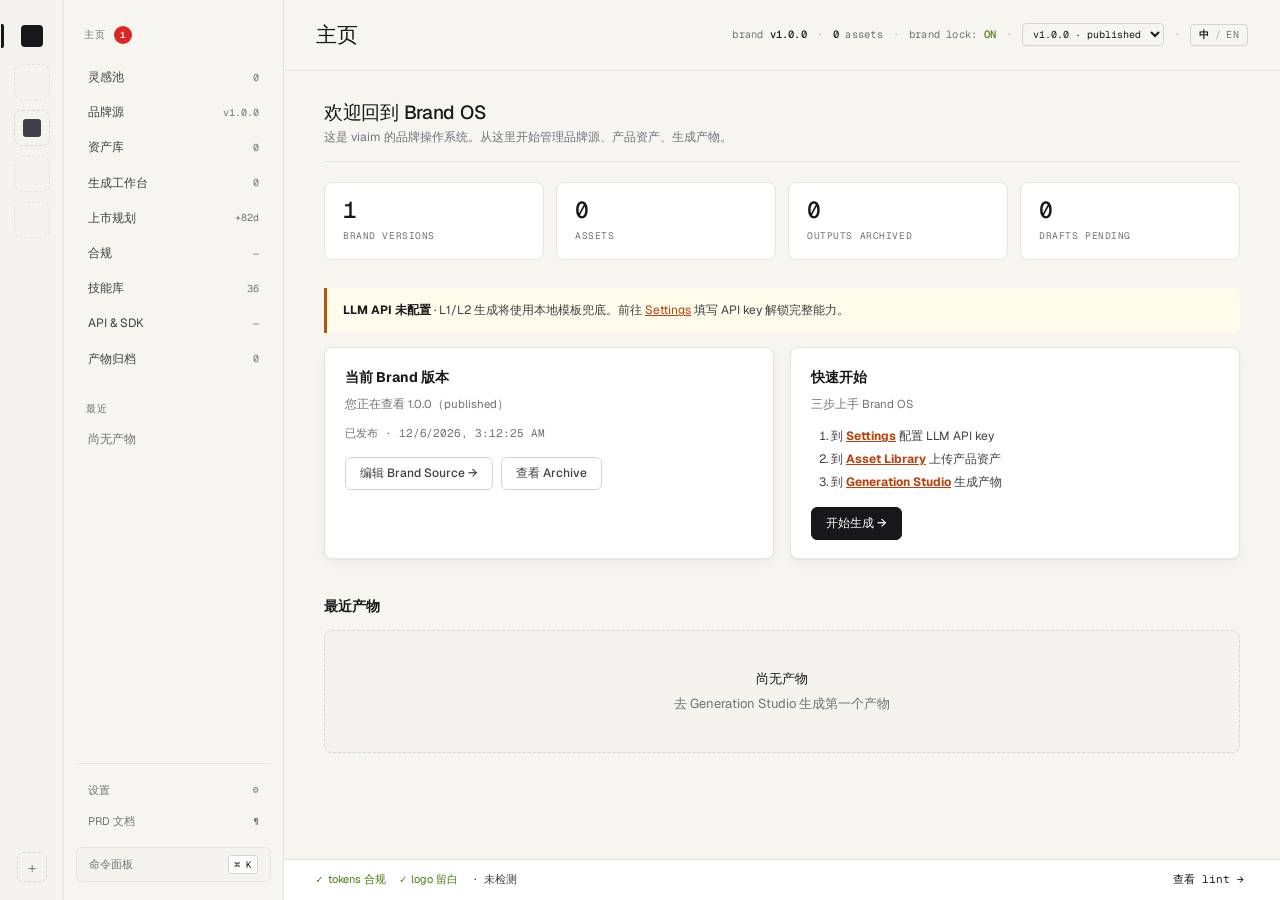
==== index.html @ ae4a96b0 "viaim Brand OS · v0.1.12 · initial public release - 12 modules (灵感池 / 品牌源 / 资产库 / 生成工作台 6-level / 上市" ====
<!DOCTYPE html>
<html lang="zh-CN">
<head>
  <meta charset="UTF-8" />
  <meta name="viewport" content="width=device-width, initial-scale=1.0" />
  <title>viaim Brand OS</title>
  <link rel="stylesheet" href="styles.css" />
</head>
<body>

<div class="shell">
  <!-- ============ ICON RAIL ============ -->
  <aside class="rail" id="rail">
    <div class="rail-tile active" title="viaim">
      <div class="rail-square"></div>
    </div>
    <div class="rail-tile placeholder" title="新建 workspace"></div>
    <div class="rail-tile" title="第二品牌">
      <div class="rail-square sm"></div>
    </div>
    <div class="rail-tile placeholder"></div>
    <div class="rail-tile placeholder"></div>
    <div class="rail-foot">
      <button class="rail-add" id="railAdd" title="新增 workspace">+</button>
    </div>
  </aside>

  <!-- ============ MAIN NAV ============ -->
  <aside class="nav" id="nav">
    <div class="nav-head">
      <div class="nav-eyebrow">
        <span id="navEyebrow">生成工作台</span>
        <span class="badge red" id="navEyebrowBadge" hidden>1</span>
      </div>
    </div>

    <a class="nav-link" data-route="inbox">
      <span class="lbl">灵感池</span>
      <span class="cnt mono" id="cntInbox">0</span>
    </a>
    <a class="nav-link" data-route="brand">
      <span class="lbl">品牌源</span>
      <span class="cnt mono" id="cntBrand">v1.0</span>
    </a>
    <a class="nav-link" data-route="assets">
      <span class="lbl">资产库</span>
      <span class="cnt mono" id="cntAssets">0</span>
    </a>
    <a class="nav-link" data-route="studio">
      <span class="lbl">生成工作台</span>
      <span class="cnt mono" id="cntStudio">0</span>
    </a>
    <a class="nav-link" data-route="launch">
      <span class="lbl">上市规划</span>
      <span class="cnt mono" id="cntLaunch">—</span>
    </a>
    <a class="nav-link" data-route="compliance">
      <span class="lbl">合规</span>
      <span class="cnt mono" id="cntCompliance">—</span>
    </a>
    <a class="nav-link" data-route="templates">
      <span class="lbl">技能库</span>
      <span class="cnt mono" id="cntTemplates">33</span>
    </a>
    <a class="nav-link" data-route="api">
      <span class="lbl">API &amp; SDK</span>
      <span class="cnt mono">—</span>
    </a>
    <a class="nav-link" data-route="archive">
      <span class="lbl">产物归档</span>
      <span class="cnt mono" id="cntArchive">0</span>
    </a>

    <div class="nav-section">最近</div>
    <div id="recentList"></div>

    <div class="nav-foot">
      <a class="nav-link sub" data-route="settings"><span class="lbl">设置</span><span class="cnt mono">⚙</span></a>
      <a class="nav-link sub" data-route="docs"><span class="lbl">PRD 文档</span><span class="cnt mono">¶</span></a>
      <div class="cmdk-hint" id="openCmdk">
        <span>命令面板</span>
        <span class="kbd">⌘ K</span>
      </div>
    </div>
  </aside>

  <!-- ============ MAIN ============ -->
  <main class="main">
    <header class="topbar">
      <h1 class="topbar-title" id="pageTitle">主页</h1>
      <div class="topbar-meta mono" id="topbarMeta"></div>
    </header>

    <div class="page" id="page"></div>
  </main>
</div>

<!-- compliance status bar -->
<div id="complianceBar"></div>

<!-- toast stack -->
<div class="toast-stack" id="toastStack"></div>

<!-- cmdk portal -->
<div id="cmdkPortal"></div>

<script src="i18n.js"></script>
<script src="store.js"></script>
<script src="api.js"></script>
<script src="templates.js"></script>
<script src="skills.js"></script>
<script src="modules.js"></script>
<script src="cmdk.js"></script>
<script src="app.js"></script>
</body>
</html>
---- styles.css ----
/* =========================================================
   viaim Brand OS · 应用样式
   设计语言沿用 PRD：editorial paper tone + Geist mono accents
   ========================================================= */

@import url('https://fonts.googleapis.com/css2?family=Geist:wght@300;400;500;600;700&family=Geist+Mono:wght@400;500;600&display=swap');

:root {
  --paper: #f7f5f0;
  --paper-soft: #f4f3ee;
  --card: #ffffff;
  --ink: #18181b;
  --ink-soft: #3f3f46;
  --ink-mid: #52525b;
  --ink-mute: #71717a;
  --hint: #a1a1aa;
  --line: #d4d4d8;
  --line-soft: #e4e4e7;
  --bg-soft: #f4f3ee;
  --bg-softer: #ecebe5;
  --accent: #b8410c;
  --accent-soft: #fef3ec;
  --accent-line: #fed7aa;
  --green: #4d7c0f;
  --green-soft: #f7fee7;
  --red: #b91c1c;
  --red-soft: #fef2f2;
  --amber: #b45309;
  --amber-soft: #fffbeb;
  --blue: #1e40af;
  --blue-soft: #eff6ff;
  --shadow-card: 0 1px 2px rgba(0,0,0,.04), 0 4px 12px rgba(0,0,0,.04);
  --shadow-pop: 0 8px 28px rgba(0,0,0,.12), 0 2px 4px rgba(0,0,0,.06);
}

* { box-sizing: border-box; margin: 0; padding: 0; }
html, body { height: 100%; }
html { scroll-behavior: smooth; }

body {
  font-family: 'Geist', -apple-system, system-ui, "PingFang SC", sans-serif;
  background: var(--paper);
  color: var(--ink);
  font-size: 13px;
  line-height: 1.6;
  -webkit-font-smoothing: antialiased;
}

.mono { font-family: 'Geist Mono', monospace; font-feature-settings: "ss01"; letter-spacing: -0.005em; }

button { font-family: inherit; cursor: pointer; }
input, textarea, select { font-family: inherit; font-size: inherit; }

/* ========== APP SHELL ========== */
.shell {
  display: grid;
  grid-template-columns: 64px 220px 1fr;
  min-height: 100vh;
}

/* ---- Icon rail (workspace switcher) ---- */
aside.rail {
  background: var(--paper-soft);
  border-right: 1px solid var(--line-soft);
  padding: 18px 0 18px;
  display: flex; flex-direction: column; align-items: center;
  gap: 10px;
  position: sticky; top: 0; height: 100vh;
}
.rail-tile {
  width: 36px; height: 36px;
  border-radius: 8px;
  border: 1px dashed var(--line);
  display: flex; align-items: center; justify-content: center;
  cursor: pointer; transition: all .14s;
  background: transparent;
}
.rail-tile.placeholder { opacity: .55; }
.rail-tile.active { border-color: transparent; background: transparent; }
.rail-tile.active::before {
  content: ''; position: absolute; left: 0; width: 3px; height: 24px;
  background: var(--ink); border-radius: 0 2px 2px 0;
  transform: translateX(-14px);
}
.rail-tile { position: relative; }
.rail-tile:hover { background: var(--bg-softer); }
.rail-square {
  width: 22px; height: 22px;
  background: var(--ink);
  border-radius: 4px;
}
.rail-square.sm { width: 18px; height: 18px; background: var(--ink-soft); border-radius: 3px; }
.rail-foot { margin-top: auto; }
.rail-add {
  width: 30px; height: 30px;
  border: 1px dashed var(--line);
  background: transparent;
  border-radius: 6px;
  color: var(--ink-mute);
  cursor: pointer;
  font-size: 15px;
  font-weight: 300;
}
.rail-add:hover { border-color: var(--ink-mute); color: var(--ink); }

/* ---- Main nav ---- */
aside.nav {
  border-right: 1px solid var(--line-soft);
  padding: 18px 12px 18px;
  background: var(--paper);
  position: sticky; top: 0; height: 100vh;
  overflow-y: auto;
  display: flex; flex-direction: column;
}

.nav-head { padding: 8px 8px 16px; }
.nav-eyebrow {
  display: flex; align-items: center; gap: 8px;
  font-family: 'Geist Mono', monospace;
  font-size: 10px; letter-spacing: .08em;
  color: var(--ink-mute); text-transform: uppercase;
}
.nav-eyebrow .badge.red {
  background: #dc2626; color: #fff;
  border-radius: 999px;
  min-width: 18px; height: 18px;
  padding: 0 6px;
  display: inline-flex; align-items: center; justify-content: center;
  font-size: 9px; font-weight: 600;
  letter-spacing: 0;
}

.nav-section {
  font-family: 'Geist Mono', monospace;
  font-size: 9.5px; text-transform: uppercase;
  letter-spacing: .08em; color: var(--ink-mute);
  padding: 24px 10px 8px;
}

.nav-link {
  display: flex; align-items: center; gap: 10px;
  padding: 8px 12px; border-radius: 6px;
  color: var(--ink-soft); font-size: 12px;
  cursor: pointer; user-select: none;
  transition: all .1s; text-decoration: none;
  font-weight: 400;
}
.nav-link .lbl { flex: 1; min-width: 0; overflow: hidden; text-overflow: ellipsis; white-space: nowrap; }
.nav-link .cnt {
  font-size: 10px; color: var(--ink-mute);
  flex-shrink: 0;
}
.nav-link .cnt.red {
  background: #dc2626; color: #fff;
  border-radius: 999px;
  min-width: 18px; height: 18px;
  padding: 0 6px;
  display: inline-flex; align-items: center; justify-content: center;
  font-size: 9px; font-weight: 600;
}
.nav-link:hover { background: var(--bg-soft); color: var(--ink); }
.nav-link:hover .cnt { color: var(--ink-mid); }
.nav-link.active { background: var(--card); color: var(--ink); font-weight: 500; box-shadow: 0 0 0 1px var(--line-soft); }
.nav-link.active .cnt { color: var(--ink-mid); }
.nav-link.sub { padding: 6px 12px; font-size: 11px; color: var(--ink-mute); }
.nav-link.sub .cnt { font-size: 10px; }

.recent-row {
  padding: 6px 12px; font-size: 11px;
  color: var(--ink-mid); cursor: pointer;
  border-radius: 5px;
  overflow: hidden; text-overflow: ellipsis; white-space: nowrap;
}
.recent-row:hover { background: var(--bg-soft); color: var(--ink); }

.nav-foot { margin-top: auto; padding-top: 12px; border-top: 1px solid var(--line-soft); display: flex; flex-direction: column; gap: 2px; }
.cmdk-hint {
  margin-top: 8px;
  display: flex; align-items: center; justify-content: space-between;
  padding: 7px 12px; font-size: 11px; color: var(--ink-mute);
  background: var(--bg-soft); border-radius: 6px; cursor: pointer;
  border: 1px solid var(--line-soft); user-select: none;
}
.cmdk-hint:hover { background: var(--bg-softer); color: var(--ink); }
.cmdk-hint .kbd { font-family: 'Geist Mono', monospace; font-size: 9.5px; padding: 1px 5px; background: var(--card); border: 1px solid var(--line); border-radius: 3px; color: var(--ink); }

/* ========== MAIN ========== */
main.main { padding: 0; display: flex; flex-direction: column; min-height: 100vh; }

.topbar {
  display: flex; align-items: center; justify-content: space-between;
  padding: 18px 32px; border-bottom: 1px solid var(--line-soft);
  background: var(--paper); position: sticky; top: 0; z-index: 50;
  min-height: 64px;
}
.topbar-title {
  font-size: 21px; font-weight: 500; letter-spacing: -.015em;
  color: var(--ink); margin: 0;
}
.topbar-meta {
  font-size: 10.5px; color: var(--ink-mute);
  display: flex; align-items: center; gap: 10px;
  letter-spacing: .02em;
}
.topbar-meta .sep { color: var(--hint); }
.topbar-meta b { color: var(--ink); font-weight: 500; }
.topbar-meta .lock-on { color: var(--green); }
.topbar-meta .lock-off { color: var(--amber); }
.topbar-meta select {
  font-family: 'Geist Mono', monospace; font-size: 10px;
  padding: 3px 6px; background: transparent;
  border: 1px solid var(--line); border-radius: 4px; color: var(--ink);
  cursor: pointer; outline: none;
}
.topbar-meta .lang-toggle {
  font-family: 'Geist Mono', monospace;
  font-size: 10px; letter-spacing: .04em;
  padding: 3px 8px; background: transparent;
  border: 1px solid var(--line); border-radius: 4px;
  color: var(--ink-mute); cursor: pointer; outline: none;
  display: inline-flex; align-items: center; gap: 5px;
}
.topbar-meta .lang-toggle .on { color: var(--ink); font-weight: 600; }
.topbar-meta .lang-toggle .slash { color: var(--hint); }
.topbar-meta .lang-toggle:hover { border-color: var(--ink-mute); }

.page { padding: 30px 40px 76px; max-width: 1280px; width: 100%; }
.page-head { margin-bottom: 20px; padding-bottom: 14px; border-bottom: 1px solid var(--line-soft); position: relative; min-height: 24px; }
.page-head h1 { font-size: 19px; font-weight: 500; letter-spacing: -.015em; line-height: 1.25; margin-bottom: 4px; }
.page-head .lead { font-size: 12px; color: var(--ink-mute); max-width: 720px; line-height: 1.55; padding-right: 220px; }
.page-head .actions { position: absolute; right: 0; top: 0; display:flex; gap: 8px; align-items:center; }

@media (max-width: 1100px) {
  .shell { grid-template-columns: 56px 200px 1fr; }
  .page { padding: 22px 22px 80px; }
}
@media (max-width: 820px) {
  .shell { grid-template-columns: 1fr; }
  aside.rail { display: none; }
  aside.nav { position: relative; height: auto; padding: 12px; }
  .topbar { padding: 12px 16px; }
  .page { padding: 18px 14px 80px; }
}

/* ========== COMMON COMPONENTS ========== */
.btn {
  display: inline-flex; align-items: center; gap: 6px;
  padding: 7px 14px; font-size: 12px; font-weight: 500;
  border-radius: 6px; border: 1px solid var(--line);
  background: var(--card); color: var(--ink-soft);
  transition: all .12s; cursor: pointer;
}
.btn:hover { background: var(--bg-soft); color: var(--ink); border-color: var(--ink-mute); }
.btn.primary { background: var(--ink); color: #fff; border-color: var(--ink); }
.btn.primary:hover { background: #000; color: #fff; }
.btn.accent { background: var(--accent); color: #fff; border-color: var(--accent); }
.btn.accent:hover { background: #9c370a; color: #fff; }
.btn.danger { color: var(--red); border-color: var(--red); }
.btn.danger:hover { background: var(--red); color: #fff; }
.btn.sm { padding: 4px 10px; font-size: 11px; }
.btn:disabled { opacity: .5; cursor: not-allowed; }

.tag {
  display: inline-block; padding: 2px 7px;
  border: 1px solid var(--line); border-radius: 3px;
  font-family: 'Geist Mono', monospace; font-size: 9px;
  color: var(--ink-mute); background: var(--paper-soft);
}
.tag.p0 { border-color: var(--accent); color: var(--accent); background: var(--accent-soft); }
.tag.green { border-color: var(--green); color: var(--green); background: var(--green-soft); }
.tag.amber { border-color: var(--amber); color: var(--amber); background: var(--amber-soft); }
.tag.red { border-color: var(--red); color: var(--red); background: var(--red-soft); }
.tag.blue { border-color: var(--blue); color: var(--blue); background: var(--blue-soft); }

.card {
  background: var(--card); border: 1px solid var(--line-soft);
  border-radius: 8px; padding: 18px 20px;
  box-shadow: var(--shadow-card);
}
.card.flat { box-shadow: none; }

.field { margin-bottom: 14px; }
.field label { display: block; font-size: 11px; font-weight: 500; color: var(--ink-mid); margin-bottom: 5px; font-family: 'Geist Mono', monospace; text-transform: uppercase; letter-spacing: .04em; }
.field .hint { display: block; font-size: 10.5px; color: var(--ink-mute); margin-top: 4px; line-height: 1.5; }
.field input, .field textarea, .field select {
  width: 100%; padding: 8px 10px; border-radius: 5px;
  border: 1px solid var(--line); background: var(--card);
  color: var(--ink); outline: none; transition: border .12s;
  font-family: inherit;
}
.field input:focus, .field textarea:focus, .field select:focus { border-color: var(--accent); box-shadow: 0 0 0 3px rgba(184,65,12,.12); }
.field textarea { resize: vertical; min-height: 80px; line-height: 1.55; }
.field-row { display: grid; grid-template-columns: repeat(2, 1fr); gap: 12px; }
.field-row.three { grid-template-columns: repeat(3, 1fr); }
.field-row.four { grid-template-columns: repeat(4, 1fr); }

table.spec { width: 100%; border-collapse: collapse; background: var(--card); border: 1px solid var(--line-soft); border-radius: 6px; overflow: hidden; font-size: 12px; margin: 12px 0 18px; }
table.spec th { background: var(--bg-soft); text-align: left; padding: 9px 14px; font-family: 'Geist Mono', monospace; font-size: 9.5px; text-transform: uppercase; color: var(--ink-mute); letter-spacing: .06em; font-weight: 500; border-bottom: 1px solid var(--line-soft); }
table.spec td { padding: 9px 14px; border-bottom: 1px solid var(--line-soft); vertical-align: top; color: var(--ink-soft); }
table.spec tr:last-child td { border-bottom: none; }
table.spec td b { color: var(--ink); }

.callout { background: var(--bg-soft); border-left: 3px solid var(--accent); padding: 13px 16px; border-radius: 0 6px 6px 0; margin: 14px 0; font-size: 12px; color: var(--ink-soft); }
.callout.green { border-left-color: var(--green); background: var(--green-soft); }
.callout.amber { border-left-color: var(--amber); background: var(--amber-soft); }
.callout.red { border-left-color: var(--red); background: var(--red-soft); }
.callout.blue { border-left-color: var(--blue); background: var(--blue-soft); }
.callout b { color: var(--ink); }

code.inline { font-family: 'Geist Mono', monospace; font-size: 11px; background: var(--bg-soft); padding: 1px 6px; border-radius: 3px; color: var(--ink); border: 1px solid var(--line-soft); }

.empty {
  border: 1px dashed var(--line); border-radius: 8px;
  padding: 38px 20px; text-align: center; color: var(--ink-mute);
  background: var(--paper-soft);
}
.empty .icon { font-size: 21px; margin-bottom: 8px; opacity: .6; }
.empty .title { font-size: 13px; color: var(--ink); font-weight: 500; margin-bottom: 4px; }

/* ========== BRAND SOURCE ========== */
.section-grid { display: grid; grid-template-columns: 220px 1fr; gap: 32px; align-items: start; }
.section-grid .left { position: sticky; top: 80px; }
.section-grid .nav-list { display: flex; flex-direction: column; gap: 2px; }
.section-grid .nav-list a { display: flex; align-items: baseline; gap: 8px; padding: 6px 10px; font-size: 12px; color: var(--ink-mid); border-radius: 5px; cursor: pointer; }
.section-grid .nav-list a:hover { background: var(--bg-soft); color: var(--ink); }
.section-grid .nav-list a.active { background: var(--accent-soft); color: var(--accent); font-weight: 500; }
.section-grid .nav-list a .num { font-family: 'Geist Mono', monospace; font-size: 9.5px; color: var(--hint); width: 22px; }
.section-grid .nav-list a.active .num { color: var(--accent); }

.brand-section { margin-bottom: 36px; }
.brand-section .head { display: flex; align-items: baseline; justify-content: space-between; margin-bottom: 12px; padding-bottom: 8px; border-bottom: 1px dashed var(--line-soft); }
.brand-section h3 { font-size: 17px; font-weight: 500; letter-spacing: -.01em; }
.brand-section .sub { font-size: 11px; color: var(--ink-mute); margin-top: 4px; line-height: 1.5; }

.color-grid { display: grid; grid-template-columns: repeat(auto-fill, minmax(180px, 1fr)); gap: 10px; margin-top: 8px; }
.color-card { display: flex; gap: 10px; align-items: center; padding: 8px; border: 1px solid var(--line-soft); border-radius: 6px; background: var(--card); }
.color-card .swatch { width: 36px; height: 36px; border-radius: 5px; flex-shrink: 0; box-shadow: inset 0 0 0 1px rgba(0,0,0,.06); }
.color-card .meta { flex: 1; min-width: 0; }
.color-card .meta .name { font-size: 11px; font-weight: 500; color: var(--ink); overflow: hidden; text-overflow: ellipsis; }
.color-card .meta .hex { font-family: 'Geist Mono', monospace; font-size: 10px; color: var(--ink-mute); }
.color-card .meta .role { font-size: 9.5px; color: var(--ink-mute); margin-top: 2px; }
.color-card .del { color: var(--ink-mute); border: none; background: transparent; font-size: 11px; padding: 4px; }
.color-card .del:hover { color: var(--red); }

.token-add-row {
  display: grid; grid-template-columns: 1fr 1.2fr 1.4fr auto; gap: 8px;
  margin-top: 10px; padding: 10px; background: var(--bg-soft); border-radius: 6px; border: 1px solid var(--line-soft);
}

.scale-list { display: flex; flex-wrap: wrap; gap: 6px; margin-top: 6px; }
.scale-pill { display:inline-flex; align-items:center; gap:4px; padding: 4px 8px; border: 1px solid var(--line); background: var(--card); border-radius: 4px; font-family: 'Geist Mono', monospace; font-size: 11px; }
.scale-pill button { background: transparent; border: none; color: var(--ink-mute); font-size: 10px; padding: 0; cursor: pointer; }
.scale-pill button:hover { color: var(--red); }

/* ========== BRAND SPEC VIEW · 已发布版本只读 ========== */
.spec-meta {
  background: var(--card);
  border: 1px solid var(--line-soft);
  border-radius: 8px;
  padding: 14px 18px; margin-bottom: 22px;
  display: grid; grid-template-columns: repeat(2, 1fr);
  gap: 6px 24px;
}
.spec-meta-row { display: flex; gap: 10px; font-size: 11.5px; }
.spec-meta-row .k {
  font-family: 'Geist Mono', monospace; color: var(--ink-mute);
  text-transform: uppercase; letter-spacing: .04em; font-size: 9.5px;
  width: 76px; flex-shrink: 0; padding-top: 2px;
}
.spec-meta-row .v { color: var(--ink); flex: 1; }

.spec-doc {
  background: var(--card);
  border: 1px solid var(--line-soft);
  border-radius: 10px;
  padding: 28px 36px 36px;
}

.spec-block {
  padding: 22px 0;
  border-bottom: 1px dashed var(--line-soft);
  position: relative;
}
.spec-block:last-of-type { border-bottom: none; }
.spec-num {
  font-size: 9.5px; color: var(--accent);
  letter-spacing: .08em; text-transform: uppercase;
  margin-bottom: 4px;
}
.spec-h {
  font-size: 17px; font-weight: 500; letter-spacing: -.01em;
  color: var(--ink); margin-bottom: 14px;
}
.spec-body { font-size: 12.5px; color: var(--ink-soft); line-height: 1.65; }
.spec-section-sub {
  font-family: 'Geist Mono', monospace;
  font-size: 9.5px; color: var(--ink-mute);
  text-transform: uppercase; letter-spacing: .06em;
  margin: 14px 0 8px;
}
.spec-quote {
  font-size: 14px; line-height: 1.7;
  color: var(--ink); padding: 12px 16px;
  background: var(--bg-soft); border-left: 2px solid var(--accent);
  border-radius: 0 4px 4px 0;
}
.spec-kv-row {
  display: flex; flex-wrap: wrap; gap: 18px;
  padding: 8px 0;
}
.spec-kv-row > div { display: inline-flex; align-items: baseline; gap: 8px; }
.spec-kv-row .k {
  font-size: 9.5px; color: var(--ink-mute);
  text-transform: uppercase; letter-spacing: .04em;
}
.spec-kv-row .v { color: var(--ink); font-size: 12.5px; }
.spec-pre {
  background: var(--bg-soft); padding: 8px 12px;
  border-radius: 4px; font-family: 'Geist Mono', monospace;
  font-size: 10.5px; color: var(--ink); line-height: 1.6;
  white-space: pre-wrap; border: 1px solid var(--line-soft);
}

.spec-color-grid {
  display: grid; grid-template-columns: repeat(auto-fill, minmax(170px, 1fr));
  gap: 8px;
}
.spec-color {
  display: flex; align-items: center; gap: 10px;
  padding: 8px; border: 1px solid var(--line-soft); border-radius: 6px;
  background: var(--paper-soft);
}
.spec-color .swatch {
  width: 38px; height: 38px; border-radius: 5px;
  flex-shrink: 0; box-shadow: inset 0 0 0 1px rgba(0,0,0,.08);
}
.spec-color .meta { min-width: 0; }
.spec-color .name { font-size: 11.5px; font-weight: 500; color: var(--ink); }
.spec-color .hex { font-size: 10px; color: var(--ink-mute); }
.spec-color .role { font-size: 9.5px; color: var(--ink-mute); margin-top: 1px; }
.spec-aliases {
  margin-top: 10px; font-size: 10.5px; color: var(--ink-mute);
}
.spec-aliases .k { color: var(--ink); }

.spec-scale {
  display: flex; flex-wrap: wrap; gap: 16px;
  padding: 6px 0; align-items: flex-end;
}
.spec-scale-cell { text-align: center; }
.spec-scale-cell .demo { color: var(--ink); line-height: 1; }
.spec-scale-cell .num { font-size: 9.5px; color: var(--ink-mute); margin-top: 4px; }

.spec-pills { display: flex; gap: 6px; flex-wrap: wrap; }
.pill-flat {
  padding: 3px 9px; border: 1px solid var(--line);
  background: var(--card); border-radius: 4px;
  font-size: 11px; color: var(--ink);
}

.spec-spacing-row {
  display: flex; flex-direction: column; gap: 6px;
  padding: 6px 0;
}
.spec-spacing-cell {
  display: flex; align-items: center; gap: 12px;
}
.spec-spacing-cell .bar {
  height: 14px; background: var(--accent-soft);
  border-left: 2px solid var(--accent);
}
.spec-spacing-cell .num { font-size: 9.5px; color: var(--ink-mute); }

.spec-comp-grid {
  display: grid; grid-template-columns: repeat(auto-fill, minmax(220px, 1fr));
  gap: 12px;
}
.spec-comp {
  padding: 12px 14px; background: var(--paper-soft);
  border: 1px solid var(--line-soft); border-radius: 6px;
}
.spec-comp .name {
  font-size: 11px; color: var(--accent);
  text-transform: uppercase; letter-spacing: .06em;
  margin-bottom: 6px; padding-bottom: 4px;
  border-bottom: 1px dashed var(--line-soft);
}
.spec-comp .kv { display: flex; justify-content: space-between; padding: 2px 0; font-size: 10.5px; }
.spec-comp .kv .k { color: var(--ink-mute); }
.spec-comp .kv .v { color: var(--ink); }

.spec-do-dont {
  display: grid; grid-template-columns: 1fr 1fr; gap: 14px;
}
.spec-do-dont .col {
  padding: 12px 14px; border-radius: 6px; border: 1px solid var(--line-soft);
}
.spec-do-dont .col.do { background: var(--green-soft); }
.spec-do-dont .col.dont { background: var(--red-soft); }
.spec-do-dont .head {
  font-family: 'Geist Mono', monospace;
  font-size: 10px; letter-spacing: .06em;
  text-transform: uppercase; margin-bottom: 6px;
}
.spec-do-dont .col.do .head { color: var(--green); }
.spec-do-dont .col.dont .head { color: var(--red); }
.spec-do-dont ul { padding-left: 18px; font-size: 12px; line-height: 1.7; color: var(--ink); }
.spec-do-dont ul li.empty { color: var(--hint); list-style: none; padding-left: 0; }

.spec-dont-list { display: flex; flex-direction: column; gap: 8px; }
.spec-dont-row {
  padding: 10px 14px;
  background: var(--red-soft);
  border-left: 2px solid var(--red);
  border-radius: 0 4px 4px 0;
}
.spec-dont-row .rule { color: var(--ink); font-weight: 500; font-size: 12.5px; }
.spec-dont-row .reason { color: var(--ink-mute); font-size: 11px; margin-top: 3px; }

.spec-foot {
  margin-top: 30px; padding-top: 14px;
  border-top: 1px solid var(--line-soft);
  text-align: center; color: var(--ink-mute);
  font-size: 10px;
}

/* ========== VALUE STEPS · §15 ========== */
.value-steps {
  display: grid;
  grid-template-columns: repeat(auto-fit, minmax(180px, 1fr));
  gap: 12px;
  margin: 8px 0;
}
.value-step {
  background: var(--paper-soft);
  border: 1px solid var(--line-soft);
  border-radius: 8px;
  padding: 14px 16px;
  position: relative;
}
.value-step-num {
  font-size: 9.5px; color: var(--accent);
  letter-spacing: .08em; margin-bottom: 6px;
}
.value-step-title {
  font-size: 13px; color: var(--ink);
  margin-bottom: 6px; line-height: 1.4;
}
.value-step-detail {
  font-size: 11.5px; color: var(--ink-mute);
  line-height: 1.55;
}

/* ========== USERS · PERSONA EDITOR ========== */
.persona-section-head {
  font-family: 'Geist Mono', monospace;
  font-size: 9.5px; color: var(--ink-mute);
  text-transform: uppercase; letter-spacing: .08em;
  margin: 18px 0 8px;
  padding-top: 10px;
  border-top: 1px dashed var(--line-soft);
}
.persona-section-head:first-child { border-top: none; padding-top: 0; }

.persona-card {
  background: var(--paper-soft);
  border: 1px solid var(--line-soft);
  border-radius: 8px; padding: 14px 16px;
  margin-bottom: 10px;
}
.persona-head {
  display: flex; align-items: center; justify-content: space-between;
  margin-bottom: 10px;
}
.persona-tag {
  font-size: 9px; color: var(--accent);
  letter-spacing: .08em; text-transform: uppercase;
  padding: 2px 7px; background: var(--accent-soft);
  border-radius: 3px; border: 1px solid var(--accent-line);
}

/* ========== USERS · SPEC VIEW ========== */
.spec-persona {
  background: var(--paper-soft);
  border: 1px solid var(--line-soft);
  border-radius: 8px; padding: 16px 18px;
  margin-bottom: 12px;
}
.spec-persona-head {
  display: flex; align-items: center; gap: 10px;
  margin-bottom: 10px; padding-bottom: 8px;
  border-bottom: 1px dashed var(--line-soft);
}
.spec-persona-label { font-size: 14px; font-weight: 600; color: var(--ink); }
.spec-persona-age {
  font-size: 10.5px; color: var(--ink-mute);
  padding: 2px 6px; background: var(--card);
  border-radius: 3px; border: 1px solid var(--line-soft);
}
.spec-persona-desc {
  font-size: 12.5px; color: var(--ink); line-height: 1.6;
  margin-bottom: 10px;
  padding: 8px 12px;
  background: var(--card);
  border-left: 2px solid var(--accent);
  border-radius: 0 4px 4px 0;
}
.spec-persona-grid {
  display: grid; grid-template-columns: repeat(auto-fit, minmax(170px, 1fr));
  gap: 14px 18px;
}
.spec-persona-col .head {
  font-size: 9.5px; color: var(--ink-mute);
  letter-spacing: .04em; text-transform: uppercase;
  margin-bottom: 5px;
}
.spec-persona-col ul {
  padding-left: 16px; font-size: 11.5px;
  color: var(--ink-soft); line-height: 1.6;
  list-style: disc;
}
.spec-persona-col ul.pills {
  padding-left: 0; list-style: none;
  display: flex; flex-wrap: wrap; gap: 4px;
}
.spec-persona-col ul.pills li {
  font-size: 10.5px; padding: 2px 8px;
  background: var(--card); border: 1px solid var(--line-soft);
  border-radius: 12px; color: var(--ink);
}

/* ========== SPEC EXPORT PREVIEW MODAL ========== */
.spec-preview-tabs {
  display: inline-flex; gap: 4px;
  padding: 2px; background: var(--card);
  border: 1px solid var(--line-soft); border-radius: 5px;
}
.spec-tab {
  padding: 5px 12px; font-size: 11px;
  background: transparent; border: none;
  color: var(--ink-mute); cursor: pointer;
  border-radius: 4px; font-family: inherit;
}
.spec-tab:hover { color: var(--ink); }
.spec-tab.active {
  background: var(--accent-soft); color: var(--accent);
  font-weight: 500;
}

.spec-preview-rendered {
  padding: 28px 36px 36px;
  background: var(--card);
  font-size: 13px; line-height: 1.7;
  color: var(--ink);
  font-family: 'Geist', sans-serif;
}
.spec-preview-rendered h1 { font-size: 22px; font-weight: 500; letter-spacing: -.015em; margin: 0 0 12px; padding-bottom: 8px; border-bottom: 1px solid var(--line); }
.spec-preview-rendered h2 { font-size: 17px; font-weight: 500; margin: 24px 0 10px; padding-top: 12px; border-top: 1px dashed var(--line-soft); }
.spec-preview-rendered h3 { font-size: 14px; font-weight: 600; margin: 16px 0 6px; }
.spec-preview-rendered h4 { font-size: 13px; font-weight: 600; margin: 12px 0 4px; }
.spec-preview-rendered p { margin: 6px 0; color: var(--ink-soft); }
.spec-preview-rendered ul { padding-left: 20px; margin: 6px 0; }
.spec-preview-rendered li { font-size: 12.5px; color: var(--ink-soft); line-height: 1.65; }
.spec-preview-rendered hr { border: none; border-top: 1px solid var(--line); margin: 18px 0; }
.spec-preview-rendered blockquote {
  border-left: 2px solid var(--accent); padding: 6px 12px;
  background: var(--bg-soft); margin: 8px 0;
  color: var(--ink); border-radius: 0 4px 4px 0;
  font-size: 13px; line-height: 1.6;
}
.spec-preview-rendered code {
  font-family: 'Geist Mono', monospace;
  font-size: 11px; background: var(--bg-soft);
  padding: 1px 5px; border-radius: 3px;
  border: 1px solid var(--line-soft);
}
.spec-preview-rendered pre.md-code {
  background: #18181b; color: #e4e4e7;
  border-radius: 6px; padding: 12px 14px;
  font-family: 'Geist Mono', monospace;
  font-size: 11px; line-height: 1.65;
  overflow-x: auto; margin: 10px 0;
}
.spec-preview-rendered pre.md-code code {
  background: transparent; border: none;
  padding: 0; color: inherit;
}
.spec-preview-rendered table.md-table {
  width: 100%; border-collapse: collapse;
  margin: 12px 0; font-size: 12px;
  border: 1px solid var(--line-soft);
}
.spec-preview-rendered table.md-table th {
  background: var(--bg-soft); text-align: left;
  padding: 8px 12px;
  font-family: 'Geist Mono', monospace;
  font-size: 9.5px; text-transform: uppercase;
  letter-spacing: .04em; color: var(--ink-mute);
  border-bottom: 1px solid var(--line-soft);
}
.spec-preview-rendered table.md-table td {
  padding: 8px 12px;
  border-bottom: 1px solid var(--line-soft);
  color: var(--ink-soft); vertical-align: top;
}
.spec-preview-rendered table.md-table tr:last-child td { border-bottom: none; }
.spec-preview-rendered a { color: var(--accent); text-decoration: none; }
.spec-preview-rendered a:hover { text-decoration: underline; }
.spec-preview-rendered strong { color: var(--ink); font-weight: 600; }
.spec-preview-rendered em { color: var(--ink); font-style: italic; }

.spec-preview-raw {
  margin: 0; padding: 18px 22px;
  font-family: 'Geist Mono', monospace;
  font-size: 11px; line-height: 1.7;
  color: var(--ink); background: var(--bg-soft);
  white-space: pre-wrap; word-break: break-word;
  border: 0;
}

/* ========== ASSETS ========== */
.assets-toolbar { display: flex; gap: 8px; flex-wrap: wrap; margin-bottom: 16px; align-items: center; }
.assets-toolbar select, .assets-toolbar input {
  padding: 6px 10px; border-radius: 5px; border: 1px solid var(--line);
  background: var(--card); font-size: 11.5px; outline: none;
}
.assets-toolbar input.search { width: 240px; }
.assets-toolbar .grow { flex: 1; }

.assets-grid { display: grid; grid-template-columns: repeat(auto-fill, minmax(180px, 1fr)); gap: 12px; }
.asset-card { background: var(--card); border: 1px solid var(--line-soft); border-radius: 8px; overflow: hidden; cursor: pointer; transition: all .12s; }
.asset-card:hover { border-color: var(--ink-mute); box-shadow: var(--shadow-card); transform: translateY(-1px); }
.asset-card .thumb { width: 100%; aspect-ratio: 1.2/1; background: var(--bg-softer); display: flex; align-items: center; justify-content: center; overflow: hidden; }
.asset-card .thumb img { width: 100%; height: 100%; object-fit: cover; }
.asset-card .thumb .ph { color: var(--hint); font-family: 'Geist Mono', monospace; font-size: 10px; }
.asset-card .meta { padding: 8px 10px; }
.asset-card .meta .name { font-size: 11px; font-weight: 500; color: var(--ink); overflow:hidden; white-space: nowrap; text-overflow: ellipsis; }
.asset-card .meta .tax { display: flex; gap: 4px; flex-wrap: wrap; margin-top: 4px; }
.asset-card .meta .tax .t { font-family: 'Geist Mono', monospace; font-size: 9px; color: var(--ink-mute); padding: 1px 5px; background: var(--bg-soft); border-radius: 3px; }

.upload-area {
  border: 2px dashed var(--line); border-radius: 10px;
  padding: 32px; text-align: center; background: var(--paper-soft);
  cursor: pointer; transition: all .15s;
}
.upload-area.drag { border-color: var(--accent); background: var(--accent-soft); }
.upload-area .big { font-size: 12px; color: var(--ink); font-weight: 500; margin-bottom: 4px; }
.upload-area .small { font-size: 11px; color: var(--ink-mute); }

/* ========== STUDIO ========== */
.tab-bar { display: flex; align-items: center; gap: 28px; border-bottom: 1px solid var(--line-soft); margin-bottom: 24px; padding: 0 4px; position: relative; }
.tab-btn {
  padding: 12px 0; font-size: 13px; color: var(--ink-mute);
  background: transparent; border: none; border-bottom: 2px solid transparent;
  font-weight: 400; transition: all .12s; letter-spacing: -.005em;
  display: inline-flex; align-items: center; gap: 6px;
  margin-bottom: -1px;
}
.tab-btn .lvl { font-family: 'Geist Mono', monospace; font-size: 11px; color: inherit; opacity: .6; letter-spacing: 0; }
.tab-btn .lab-cn {
  font-size: 10.5px;
  color: var(--ink-mute);
  margin-left: 6px;
  padding-left: 8px;
  border-left: 1px solid var(--line-soft);
  font-weight: 400;
  opacity: .85;
}
.tab-btn:hover .lab-cn { color: var(--ink-mid); }
.tab-btn.active .lab-cn { color: var(--ink); border-left-color: var(--accent-line); }

.studio-tab-hint {
  display: flex;
  flex-direction: column;
  gap: 3px;
  padding: 9px 14px;
  margin-bottom: 16px;
  background: var(--paper-soft);
  border: 1px solid var(--line-soft);
  border-radius: 6px;
  border-left: 2px solid var(--accent);
  font-size: 11.5px;
  line-height: 1.55;
}
.studio-tab-hint .cn { color: var(--ink); }
.studio-tab-hint .en { color: var(--ink-mute); font-size: 10.5px; font-family: 'Geist', sans-serif; letter-spacing: -.005em; }
@media (max-width: 700px) {
  .tab-btn .lab-cn { display: none; }
}
.tab-btn:hover { color: var(--ink); }
.tab-btn.active { color: var(--accent); border-bottom-color: var(--accent); font-weight: 500; }
.tab-btn.active .lvl { opacity: .8; }
.tab-btn .badge {
  background: #dc2626; color: #fff;
  border-radius: 999px;
  min-width: 16px; height: 16px; padding: 0 5px;
  display: inline-flex; align-items: center; justify-content: center;
  font-family: 'Geist Mono', monospace;
  font-size: 9px; font-weight: 600;
  margin-left: 4px;
}

.studio-layout { display: grid; grid-template-columns: 1fr 1fr; gap: 20px; align-items: stretch; }
@media (max-width: 1000px) { .studio-layout { grid-template-columns: 1fr; } }

.studio-panel {
  background: var(--card);
  border: 1px solid var(--line-soft);
  border-radius: 8px;
  padding: 18px 20px;
  min-height: 460px;
  display: flex; flex-direction: column;
  position: relative;
}
.studio-panel .panel-head {
  display: flex; align-items: center; justify-content: space-between;
  padding-bottom: 14px; margin-bottom: 14px;
  border-bottom: 1px dashed var(--line-soft);
}
.studio-panel .panel-head .title {
  font-family: 'Geist Mono', monospace;
  font-size: 10px; color: var(--ink-mute);
  letter-spacing: .08em; text-transform: uppercase;
}
.studio-panel .panel-head .badge {
  background: #dc2626; color: #fff; border-radius: 999px;
  min-width: 18px; height: 18px; padding: 0 6px;
  display: inline-flex; align-items: center; justify-content: center;
  font-size: 9px; font-weight: 600; font-family: 'Geist Mono', monospace;
}

.studio-pill-group { margin-bottom: 18px; }
.studio-pill-group .group-label {
  font-size: 11px; color: var(--ink-mid);
  margin-bottom: 8px;
}
.pill {
  display: inline-flex; align-items: center; gap: 0;
  padding: 9px 14px;
  background: var(--card);
  border: 1px solid var(--line);
  border-radius: 8px;
  font-family: 'Geist Mono', monospace;
  font-size: 11.5px; color: var(--ink);
  cursor: pointer; user-select: none;
  margin-right: 8px; margin-bottom: 8px;
  transition: all .12s;
  letter-spacing: -.005em;
}
.pill:hover { border-color: var(--ink-mute); }
.pill.active { border-color: var(--accent); color: var(--accent); background: var(--accent-soft); }
.pill.full { display: flex; width: 100%; margin-right: 0; }
.pill .k { color: var(--ink-mute); margin-right: 8px; }
.pill .v { color: var(--ink); flex: 1; min-width: 0; overflow: hidden; text-overflow: ellipsis; white-space: nowrap; }
.pill.active .v { color: var(--accent); }
.pill .edit { color: var(--hint); margin-left: 8px; font-size: 10px; }
.pill input.inline {
  background: transparent; border: none; outline: none;
  color: var(--ink); font: inherit; flex: 1;
  padding: 0; min-width: 0;
}
.pill input.inline::placeholder { color: var(--hint); }
.pill.add { color: var(--ink-mute); border-style: dashed; }
.pill.add:hover { color: var(--ink); border-style: solid; }

.studio-preview {
  background: var(--card);
  border: 1px solid var(--line-soft);
  border-radius: 8px;
  padding: 18px;
  min-height: 460px;
  display: flex; flex-direction: column;
  position: relative;
}
.studio-preview .preview-head {
  position: absolute; top: 14px; right: 14px;
  font-family: 'Geist Mono', monospace; font-size: 9px;
  color: var(--ink-mute); letter-spacing: .04em;
}
.studio-preview .preview-head .badge {
  background: #dc2626; color: #fff; border-radius: 999px;
  width: 18px; height: 18px;
  display: inline-flex; align-items: center; justify-content: center;
  font-size: 9px; font-weight: 600; font-family: 'Geist Mono', monospace;
}
.studio-preview .preview-frame {
  flex: 1;
  border: 1px solid var(--line-soft);
  border-radius: 6px;
  background: var(--paper-soft);
  display: flex; align-items: center; justify-content: center;
  overflow: hidden; position: relative;
  min-height: 380px;
}
.studio-preview .preview-frame .ph {
  font-family: 'Geist Mono', monospace; font-size: 11px;
  color: var(--ink-mute); letter-spacing: .04em;
}
.studio-preview .preview-frame iframe {
  border: 0; background: white;
  transform-origin: center center;
}

/* L4 mode tabs (image / video / audio) */
.l4-modes {
  display: flex; gap: 4px;
  margin-bottom: 14px;
  border-bottom: 1px solid var(--line-soft);
  padding-bottom: 10px;
}
.l4-mode {
  padding: 6px 14px; font-size: 12px;
  background: transparent; border: 1px solid var(--line-soft);
  border-radius: 5px; color: var(--ink-mid);
  cursor: pointer; font-family: inherit;
}
.l4-mode:hover { background: var(--bg-soft); color: var(--ink); }
.l4-mode.active {
  background: var(--accent-soft); color: var(--accent);
  border-color: var(--accent-line); font-weight: 500;
}

.audio-presets {
  display: flex; flex-wrap: wrap; gap: 5px;
  margin-bottom: 6px;
}
.audio-preset {
  padding: 5px 10px; font-size: 11.5px;
  background: var(--card); border: 1px solid var(--line);
  border-radius: 14px; cursor: pointer;
  font-family: inherit; color: var(--ink-soft);
}
.audio-preset:hover {
  background: var(--accent-soft); border-color: var(--accent);
  color: var(--accent);
}

/* L6 mode tabs */
.l6-mode {
  padding: 6px 14px; font-size: 12px;
  background: transparent; border: 1px solid var(--line-soft);
  border-radius: 5px; color: var(--ink-mid);
  cursor: pointer; font-family: inherit;
}
.l6-mode:hover { background: var(--bg-soft); color: var(--ink); }
.l6-mode.active {
  background: var(--accent-soft); color: var(--accent);
  border-color: var(--accent-line); font-weight: 500;
}

/* legacy text-output for L1/L2 */
.studio-output {
  background: var(--card); border: 1px solid var(--line-soft);
  border-radius: 8px; padding: 18px; min-height: 460px;
  display: flex; flex-direction: column;
}
.studio-output .head { display:flex; justify-content:space-between; align-items:center; margin-bottom:12px; padding-bottom:10px; border-bottom: 1px dashed var(--line-soft); }
.studio-output .head .title { font-size: 12px; font-weight: 600; }
.studio-output pre.out {
  flex: 1; background: var(--bg-soft); border: 1px solid var(--line-soft);
  border-radius: 5px; padding: 12px 14px; font-family: 'Geist Mono', monospace;
  font-size: 11px; line-height: 1.65; color: var(--ink); white-space: pre-wrap;
  word-break: break-word; overflow-y: auto; max-height: 480px;
}
.studio-output .preview-wrap { flex:1; display:flex; align-items:center; justify-content:center; padding: 12px; background: var(--bg-softer); border-radius: 6px; min-height: 280px; }
.studio-output .preview-wrap iframe { background: white; border: 0; box-shadow: var(--shadow-card); }

.l4-empty {
  background: var(--bg-softer); border: 1px dashed var(--line);
  border-radius: 8px; padding: 40px 24px; text-align: center;
}
.l4-empty .ph { font-size: 10px; font-family: 'Geist Mono', monospace; color: var(--accent); margin-bottom: 8px; letter-spacing: .08em; }
.l4-empty .h { font-size: 15px; font-weight: 500; margin-bottom: 6px; }
.l4-empty .d { font-size: 11.5px; color: var(--ink-mute); max-width: 420px; margin: 0 auto; line-height: 1.6; }

/* ========== CMDK ========== */
.cmdk-mask {
  position: fixed; inset: 0; background: rgba(20,20,24,.42);
  z-index: 200; display: flex; align-items: flex-start; justify-content: center;
  padding-top: 14vh; backdrop-filter: blur(2px);
  animation: maskIn .15s ease;
}
@keyframes maskIn { from { opacity: 0; } to { opacity: 1; } }
.cmdk-box {
  width: 580px; max-width: calc(100% - 32px);
  background: var(--card); border-radius: 10px;
  box-shadow: var(--shadow-pop);
  overflow: hidden; border: 1px solid var(--line);
  animation: boxIn .18s ease;
}
@keyframes boxIn { from { opacity: 0; transform: translateY(-6px); } to { opacity: 1; transform: translateY(0); } }
.cmdk-input {
  width: 100%; padding: 16px 18px; font-size: 14px;
  border: none; outline: none; background: transparent; color: var(--ink);
  border-bottom: 1px solid var(--line-soft);
}
.cmdk-input::placeholder { color: var(--hint); }
.cmdk-list { max-height: 360px; overflow-y: auto; padding: 6px 0; }
.cmdk-group { padding: 4px 0; }
.cmdk-group .label { font-family: 'Geist Mono', monospace; font-size: 9px; text-transform: uppercase; letter-spacing: .06em; color: var(--ink-mute); padding: 6px 18px; }
.cmdk-item {
  display: flex; align-items: center; gap: 10px;
  padding: 8px 18px; font-size: 12px; color: var(--ink);
  cursor: pointer; user-select: none;
}
.cmdk-item.active { background: var(--accent-soft); }
.cmdk-item .icon { font-family: 'Geist Mono', monospace; font-size: 10px; color: var(--ink-mute); width: 18px; text-align: center; }
.cmdk-item.active .icon { color: var(--accent); }
.cmdk-item .name { flex: 1; }
.cmdk-item .hint { font-family: 'Geist Mono', monospace; font-size: 9.5px; color: var(--hint); }
.cmdk-item.active .hint { color: var(--accent); }
.cmdk-foot { padding: 8px 18px; font-size: 10px; color: var(--ink-mute); border-top: 1px solid var(--line-soft); display: flex; gap: 14px; justify-content: flex-end; background: var(--bg-soft); font-family: 'Geist Mono', monospace; }
.cmdk-foot kbd { background: var(--card); border: 1px solid var(--line); border-radius: 3px; padding: 1px 5px; font-family: inherit; font-size: 9px; }
.cmdk-empty { padding: 28px; text-align: center; color: var(--ink-mute); font-size: 12px; }

/* ========== COMPLIANCE / STATUS BAR ========== */
.compliance-bar {
  position: fixed; bottom: 0; left: calc(64px + 220px); right: 0;
  background: var(--card); border-top: 1px solid var(--line-soft);
  padding: 9px 32px; font-size: 11px; color: var(--ink-mid);
  display: flex; align-items: center; gap: 16px; z-index: 30;
  box-shadow: 0 -1px 0 rgba(0,0,0,.02);
  min-height: 38px;
}
@media (max-width: 1100px) { .compliance-bar { left: calc(56px + 200px); padding: 9px 22px; } }
@media (max-width: 820px) { .compliance-bar { left: 0; padding: 9px 14px; } }
.compliance-bar .summary { display: flex; align-items: center; gap: 14px; flex-wrap: wrap; }
.compliance-bar .check {
  display: inline-flex; align-items: center; gap: 5px;
  font-size: 11px;
  color: var(--ink-soft);
}
.compliance-bar .check.pass { color: var(--green); }
.compliance-bar .check.warn { color: var(--amber); }
.compliance-bar .check.fail { color: var(--red); }
.compliance-bar .check .ico { font-family: 'Geist Mono', monospace; font-size: 11px; }
.compliance-bar .actions {
  margin-left: auto;
  display: flex; align-items: center; gap: 8px;
  font-size: 11px;
}
.compliance-bar .actions .label { color: var(--ink-mute); }
.compliance-bar .actions a {
  color: var(--ink); cursor: pointer;
  text-decoration: none;
  padding: 2px 4px;
  font-family: 'Geist Mono', monospace;
  font-size: 11px;
}
.compliance-bar .actions a:hover { color: var(--accent); text-decoration: underline; }
.compliance-bar .actions .sep { color: var(--hint); }

.lint-detail {
  position: fixed; bottom: 38px; left: calc(64px + 220px); right: 0;
  background: var(--card); border-top: 1px solid var(--line);
  padding: 16px 32px; max-height: 260px; overflow-y: auto;
  z-index: 30; box-shadow: 0 -8px 18px rgba(0,0,0,.08);
}
@media (max-width: 1100px) { .lint-detail { left: calc(56px + 200px); padding: 14px 22px; } }
@media (max-width: 820px) { .lint-detail { left: 0; padding: 14px 14px; } }
.lint-row { display: flex; gap: 12px; padding: 6px 0; border-bottom: 1px dashed var(--line-soft); font-size: 11.5px; align-items: flex-start; }
.lint-row:last-child { border: none; }
.lint-row .level { font-family: 'Geist Mono', monospace; font-size: 9px; padding: 2px 7px; border-radius: 3px; flex-shrink: 0; }
.lint-row .level.error { background: var(--red); color: white; }
.lint-row .level.warn { background: var(--amber); color: white; }
.lint-row .level.pass { background: var(--green); color: white; }
.lint-row .msg { color: var(--ink); }
.lint-row .fix { color: var(--ink-mute); margin-top: 2px; font-size: 10.5px; }

/* ========== TOAST ========== */
.toast-stack { position: fixed; top: 18px; right: 18px; z-index: 300; display:flex; flex-direction: column; gap: 8px; }
.toast {
  background: var(--ink); color: white;
  padding: 10px 14px; border-radius: 6px; font-size: 12px;
  box-shadow: var(--shadow-pop); min-width: 200px; max-width: 360px;
  animation: toastIn .2s ease;
}
.toast.error { background: var(--red); }
.toast.success { background: var(--green); }
.toast.warn { background: var(--amber); }
@keyframes toastIn { from { opacity: 0; transform: translateX(8px); } to { opacity: 1; transform: translateX(0); } }

/* ========== LAUNCH PLAN · 上市规划 ========== */
.launch-meta {
  background: var(--card);
  border: 1px solid var(--line-soft);
  border-radius: 8px;
  padding: 12px 16px;
  margin-bottom: 14px;
}
.launch-meta .lm-row {
  display: flex; align-items: center; gap: 8px;
  flex-wrap: wrap;
  padding: 4px 0;
}
.launch-meta .k {
  font-size: 9.5px; color: var(--ink-mute);
  text-transform: uppercase; letter-spacing: .04em;
  font-family: 'Geist Mono', monospace;
  flex-shrink: 0;
  width: 50px;
}
.launch-meta input {
  padding: 4px 8px; font-size: 12px;
  border: 1px solid var(--line); border-radius: 4px;
  background: var(--card); outline: none;
  flex: 1; min-width: 100px;
}
.launch-meta .lm-tags { display: inline-flex; gap: 4px; }

.view-tabs {
  display: flex; gap: 4px; align-items: center;
  padding-bottom: 10px; margin-bottom: 14px;
  border-bottom: 1px solid var(--line-soft);
}
.vtab {
  padding: 5px 12px; font-size: 12px;
  background: transparent; border: 1px solid var(--line-soft);
  border-radius: 5px; color: var(--ink-mid);
  cursor: pointer; font-family: inherit;
}
.vtab:hover { background: var(--bg-soft); color: var(--ink); }
.vtab.active {
  background: var(--accent-soft); color: var(--accent);
  border-color: var(--accent-line); font-weight: 500;
}

/* ===== Gantt ===== */
.gantt {
  background: var(--card);
  border: 1px solid var(--line-soft);
  border-radius: 8px;
  padding: 14px 16px;
}
.gantt-head, .gantt-row {
  display: grid;
  grid-template-columns: 280px 1fr;
  gap: 12px;
  align-items: center;
  min-height: 32px;
}
.gantt-head { padding-bottom: 10px; border-bottom: 1px solid var(--line-soft); margin-bottom: 6px; }
.gantt-row {
  border-bottom: 1px dashed var(--line-soft);
  padding: 6px 0;
  cursor: pointer;
  transition: background .12s;
}
.gantt-row:hover { background: var(--paper-soft); }
.gantt-row:last-of-type { border-bottom: none; }
.gantt-row-label {
  font-size: 11.5px;
  display: flex; align-items: center; gap: 6px;
  overflow: hidden;
}
.gantt-row-label .g-name {
  flex: 1; min-width: 0;
  overflow: hidden; text-overflow: ellipsis; white-space: nowrap;
  color: var(--ink);
}
.gantt-row-label .g-meta {
  font-size: 9.5px; color: var(--ink-mute);
}
.gantt-row-label .g-reg { font-size: 11px; }

.cat-dot {
  width: 8px; height: 8px; border-radius: 50%;
  display: inline-block; flex-shrink: 0;
}
.cat-dot.sm { width: 6px; height: 6px; }

.gantt-track {
  position: relative;
  height: 28px;
  background: var(--bg-soft);
  border-radius: 4px;
}
.gantt-axis {
  position: absolute; inset: 0;
  pointer-events: none;
}
.gantt-month {
  position: absolute; top: 0;
  font-family: 'Geist Mono', monospace; font-size: 9px;
  color: var(--ink-mute);
  border-left: 1px dashed var(--line);
  height: 100%;
  padding: 4px 0 0 4px;
  width: 48px;
}
.gantt-today, .gantt-launch {
  position: absolute; top: -4px; bottom: -4px;
  width: 2px;
  z-index: 2;
}
.gantt-today { background: var(--blue); }
.gantt-launch { background: var(--accent); }
.gantt-today-label, .gantt-launch-label {
  position: absolute; top: -16px;
  left: -22px; white-space: nowrap;
  font-family: 'Geist Mono', monospace; font-size: 9.5px;
  padding: 2px 5px;
  border-radius: 3px;
}
.gantt-today-label { color: var(--blue); background: var(--blue-soft); border: 1px solid var(--blue); }
.gantt-launch-label { color: var(--accent); background: var(--accent-soft); border: 1px solid var(--accent-line); left: auto; right: -22px; }

.gantt-bar {
  position: absolute; top: 4px; height: 20px;
  border-radius: 4px;
  opacity: .85;
  cursor: pointer;
  z-index: 1;
  transition: all .15s;
}
.gantt-bar:hover { opacity: 1; height: 22px; top: 3px; }
.gantt-bar.done { opacity: .4; }
.gantt-bar.blocked { background: var(--red) !important; }
.gantt-bar.current { box-shadow: 0 0 0 2px rgba(2,119,219,.3); }
.gantt-bar.past { opacity: .55; }
.gantt-bar-label {
  position: absolute;
  font-family: 'Geist Mono', monospace; font-size: 9.5px;
  color: white; transform: translateY(-50%);
  white-space: nowrap; pointer-events: none;
  text-shadow: 0 1px 2px rgba(0,0,0,.3);
  z-index: 1;
  max-width: 200px; overflow: hidden; text-overflow: ellipsis;
}

.gantt-foot {
  display: flex; align-items: center; gap: 8px;
  padding-top: 12px; margin-top: 10px;
  border-top: 1px dashed var(--line-soft);
}
.gantt-legend {
  display: flex; flex-wrap: wrap; gap: 12px;
  margin-top: 12px; padding-top: 10px;
  border-top: 1px dashed var(--line-soft);
  font-size: 10.5px; color: var(--ink-mute);
  font-family: 'Geist Mono', monospace;
}
.gantt-legend span { display: inline-flex; align-items: center; gap: 5px; }

/* ===== Reuse ===== */
.reuse-pillars {
  display: grid;
  grid-template-columns: 1fr;
  gap: 8px;
}
.reuse-pillar {
  background: var(--paper-soft);
  border: 1px solid var(--line-soft);
  border-radius: 6px;
  padding: 12px 14px;
}
.reuse-pillar-head {
  display: flex; align-items: center; gap: 8px;
  margin-bottom: 8px;
}
.reuse-pillar-head b { color: var(--ink); font-size: 13px; }
.reuse-cnt {
  font-size: 10.5px; color: var(--accent);
  background: var(--accent-soft); padding: 1px 8px; border-radius: 3px;
  margin-left: auto;
}
.reuse-pillar-children {
  display: flex; flex-wrap: wrap; gap: 4px;
  padding-left: 16px;
  border-left: 2px solid var(--line);
}
.reuse-child {
  display: inline-flex; align-items: center; gap: 4px;
  font-size: 11px; padding: 3px 8px;
  background: var(--card); border: 1px solid var(--line-soft);
  border-radius: 12px;
  color: var(--ink-soft);
}

.reuse-matrix .spec td .cat-dot { margin-right: 5px; }

/* ===== Reuse picker (in modal) ===== */
.reuse-picker {
  display: flex; flex-wrap: wrap; gap: 5px;
  padding: 8px;
  background: var(--paper-soft);
  border: 1px solid var(--line-soft);
  border-radius: 5px;
  max-height: 180px; overflow-y: auto;
}
.reuse-chip {
  display: inline-flex; align-items: center; gap: 5px;
  padding: 4px 9px;
  background: var(--card); border: 1px solid var(--line);
  border-radius: 12px; font-size: 11px;
  color: var(--ink-soft); cursor: pointer;
  transition: all .12s;
}
.reuse-chip input { display: none; }
.reuse-chip:hover { border-color: var(--ink-mute); }
.reuse-chip.on {
  background: var(--accent-soft); border-color: var(--accent);
  color: var(--accent); font-weight: 500;
}

/* ========== SKILLS LIBRARY · 技能库 ========== */
.cat-tabs {
  display: flex; gap: 4px;
  flex-wrap: wrap;
  padding-bottom: 12px;
  border-bottom: 1px solid var(--line-soft);
  margin-bottom: 16px;
}
.cat-tab {
  display: inline-flex; align-items: center; gap: 6px;
  padding: 7px 12px;
  background: transparent;
  border: 1px solid var(--line-soft);
  border-radius: 6px;
  color: var(--ink-mid);
  font-size: 12px;
  cursor: pointer;
  transition: all .12s;
  font-family: inherit;
}
.cat-tab:hover { background: var(--bg-soft); color: var(--ink); }
.cat-tab.active {
  background: var(--accent-soft);
  border-color: var(--accent-line);
  color: var(--accent);
  font-weight: 500;
}
.cat-tab .ico { font-size: 11px; opacity: .7; }
.cat-tab .cnt {
  font-family: 'Geist Mono', monospace;
  font-size: 9.5px;
  background: var(--card);
  padding: 1px 5px;
  border-radius: 3px;
  color: var(--ink-mute);
  margin-left: 2px;
}
.cat-tab.active .cnt { background: var(--card); color: var(--accent); }

.cat-desc {
  font-size: 11.5px; color: var(--ink-mute);
  padding: 6px 10px;
  margin-bottom: 14px;
  background: var(--paper-soft);
  border-radius: 5px;
  font-family: 'Geist Mono', monospace;
}

.skill-grid {
  display: grid;
  grid-template-columns: repeat(auto-fill, minmax(280px, 1fr));
  gap: 12px;
}

.skill-card {
  background: var(--card);
  border: 1px solid var(--line-soft);
  border-radius: 8px;
  padding: 14px 16px;
  cursor: pointer;
  transition: all .12s;
  position: relative;
  display: flex; flex-direction: column;
  min-height: 140px;
}
.skill-card:hover {
  border-color: var(--ink-mute);
  box-shadow: var(--shadow-card);
  transform: translateY(-1px);
}
.skill-card.featured {
  border-color: var(--accent-line);
  background: linear-gradient(135deg, var(--card) 0%, var(--accent-soft) 100%);
}
.skill-card .featured-flag {
  position: absolute;
  top: 10px; right: 12px;
  font-size: 11px;
  color: var(--accent);
}
.skill-head {
  display: flex; align-items: flex-start; gap: 10px;
  margin-bottom: 8px;
}
.skill-cat-ico {
  font-size: 16px;
  line-height: 1;
  width: 30px; height: 30px;
  background: var(--bg-soft);
  border-radius: 6px;
  display: inline-flex; align-items: center; justify-content: center;
  flex-shrink: 0;
  color: var(--ink-mid);
}
.skill-head-meta { flex: 1; min-width: 0; }
.skill-cat {
  font-size: 9.5px;
  color: var(--ink-mute);
  letter-spacing: .04em;
  text-transform: uppercase;
}
.skill-name {
  font-size: 13px;
  font-weight: 600;
  color: var(--ink);
  margin-top: 2px;
  line-height: 1.35;
}
.skill-card .skill-head .tag { flex-shrink: 0; }
.skill-desc {
  flex: 1;
  font-size: 11.5px;
  color: var(--ink-soft);
  line-height: 1.55;
  margin-bottom: 10px;
}
.skill-foot {
  display: flex; justify-content: space-between; align-items: center;
  padding-top: 8px;
  border-top: 1px dashed var(--line-soft);
  font-size: 10px;
}
.skill-source {
  color: var(--ink-mute);
  overflow: hidden; text-overflow: ellipsis; white-space: nowrap;
  flex: 1;
}

/* ========== INBOX · 灵感池 ========== */
.inbox-add {
  background: var(--card);
  border: 1px solid var(--line-soft);
  border-radius: 8px;
  padding: 0 18px;
  max-height: 0; overflow: hidden;
  margin-bottom: 16px;
  transition: max-height .25s ease, padding .15s, margin-bottom .15s;
}
.inbox-add.open {
  max-height: 1200px;            /* 改成大值，避免裁剪文件区+按钮 */
  padding: 18px;
  margin-bottom: 18px;
  overflow: visible;             /* 不再裁剪，依靠 page 自身滚动 */
}

.inbox-tabs {
  display: flex; align-items: center; gap: 4px;
  margin-bottom: 14px;
  border-bottom: 1px solid var(--line-soft);
  padding-bottom: 10px;
}
.inbox-tab {
  padding: 5px 12px; font-size: 11.5px;
  background: transparent; border: 1px solid transparent;
  border-radius: 5px; color: var(--ink-mute);
  cursor: pointer; display: inline-flex; align-items: center; gap: 6px;
}
.inbox-tab .cnt {
  font-family: 'Geist Mono', monospace;
  font-size: 9.5px; color: var(--ink-mute);
  padding: 1px 5px;
  background: var(--bg-soft);
  border-radius: 3px;
}
.inbox-tab:hover { color: var(--ink); background: var(--bg-soft); }
.inbox-tab.active {
  color: var(--accent);
  background: var(--accent-soft);
  border-color: var(--accent-line);
}
.inbox-tabs .grow { flex: 1; }
.inbox-tabs .search {
  padding: 5px 10px; font-size: 11.5px;
  border: 1px solid var(--line); border-radius: 5px;
  background: var(--card); color: var(--ink); outline: none;
  width: 220px;
}

.src-list { display: flex; flex-direction: column; gap: 8px; }
.src-row {
  display: grid;
  grid-template-columns: 38px 1fr auto;
  gap: 14px;
  background: var(--card); border: 1px solid var(--line-soft);
  border-radius: 8px; padding: 14px 16px;
  cursor: pointer; transition: all .12s;
  align-items: flex-start;
}
.src-row:hover { border-color: var(--ink-mute); box-shadow: var(--shadow-card); }
.src-ico {
  width: 32px; height: 32px;
  background: var(--bg-soft); border-radius: 6px;
  display: flex; align-items: center; justify-content: center;
  font-size: 14px; color: var(--ink-mid);
}
.src-body { min-width: 0; }
.src-title {
  font-size: 12.5px; line-height: 1.5;
  display: flex; align-items: center; gap: 6px; flex-wrap: wrap;
}
.src-title b { color: var(--ink); font-weight: 500; }
.src-url {
  font-size: 10.5px; color: var(--ink-mute);
  margin-top: 3px; overflow: hidden;
  text-overflow: ellipsis; white-space: nowrap;
}
.src-desc {
  font-size: 11.5px; color: var(--ink-mid);
  line-height: 1.55; margin-top: 6px;
  display: -webkit-box; -webkit-line-clamp: 2; -webkit-box-orient: vertical;
  overflow: hidden;
}
.src-actions { display: flex; gap: 4px; flex-shrink: 0; }

.src-divider {
  display: flex; align-items: center; gap: 10px;
  margin: 14px 0;
  color: var(--ink-mute); font-size: 9.5px;
  font-family: 'Geist Mono', monospace; letter-spacing: .08em; text-transform: uppercase;
}
.src-divider::before, .src-divider::after {
  content: ''; flex: 1; height: 1px;
  background: var(--line-soft);
}

.src-file-drop {
  border: 1px dashed var(--line);
  border-radius: 8px;
  padding: 18px 16px; text-align: center;
  background: var(--paper-soft);
  cursor: pointer; transition: all .12s;
}
.src-file-drop.drag { border-color: var(--accent); background: var(--accent-soft); }
.src-file-drop:hover { border-color: var(--ink-mute); }
.src-file-drop .big { font-size: 12.5px; color: var(--ink); font-weight: 500; margin-bottom: 4px; }
.src-file-drop .small { font-size: 10.5px; color: var(--ink-mute); }
.src-file-preview { margin-top: 10px; display: flex; flex-wrap: wrap; gap: 6px; justify-content: center; }
.file-chip {
  display: inline-flex; align-items: center; gap: 6px;
  padding: 4px 8px;
  background: var(--card); border: 1px solid var(--line-soft);
  border-radius: 4px; font-size: 10.5px;
}
.file-chip .name { color: var(--ink); max-width: 180px; overflow: hidden; text-overflow: ellipsis; white-space: nowrap; }
.file-chip .size { color: var(--ink-mute); font-size: 9.5px; }
.file-chip .x {
  background: transparent; border: none; cursor: pointer;
  color: var(--ink-mute); font-size: 10px; padding: 0 2px;
}
.file-chip .x:hover { color: var(--red); }

.patch-row {
  display: grid; grid-template-columns: 22px 1fr;
  gap: 10px; padding: 10px 12px;
  background: var(--bg-soft); border: 1px solid var(--line-soft);
  border-radius: 6px; margin-bottom: 6px;
  align-items: flex-start;
}
.patch-row input[type="checkbox"] { margin-top: 2px; }
.patch-body { min-width: 0; }

/* ========== ARCHIVE ========== */
.archive-list { display: flex; flex-direction: column; gap: 8px; }
.archive-row {
  display: grid; grid-template-columns: 100px 1fr 100px 100px 80px;
  gap: 14px; padding: 12px 16px;
  background: var(--card); border: 1px solid var(--line-soft);
  border-radius: 6px; align-items: center;
  font-size: 11.5px; cursor: pointer;
}
.archive-row:hover { border-color: var(--ink-mute); }
.archive-row .id { font-family: 'Geist Mono', monospace; color: var(--ink-mute); font-size: 10px; }
.archive-row .title b { color: var(--ink); }
.archive-row .title .sub { color: var(--ink-mute); font-size: 10px; margin-top: 2px; }
.archive-row .when { font-family: 'Geist Mono', monospace; color: var(--ink-mute); font-size: 10px; }

/* ========== SETTINGS ========== */
.settings-grid { display: grid; gap: 24px; }
.settings-block { background: var(--card); border: 1px solid var(--line-soft); border-radius: 8px; padding: 22px 24px; }
.settings-block h3 { font-size: 14px; font-weight: 600; margin-bottom: 4px; }
.settings-block .sub { font-size: 11.5px; color: var(--ink-mute); margin-bottom: 16px; }
.settings-block .conn-pill { display: inline-flex; align-items: center; gap: 6px; font-family: 'Geist Mono', monospace; font-size: 10px; padding: 3px 8px; border-radius: 4px; background: var(--bg-soft); border: 1px solid var(--line-soft); }
.settings-block .conn-pill .dot { width: 6px; height: 6px; border-radius: 50%; background: var(--hint); }
.settings-block .conn-pill.ok .dot { background: var(--green); }
.settings-block .conn-pill.fail .dot { background: var(--red); }

/* ========== NODE GRAPH PANEL · 节点关系表 ========== */
.node-graph-wrap {
  display: grid;
  grid-template-columns: 280px 1fr;
  gap: 14px;
  margin-top: 14px;
  background: var(--paper-soft);
  border: 1px solid var(--line-soft);
  border-radius: 6px;
  padding: 12px;
}
@media (max-width: 900px) { .node-graph-wrap { grid-template-columns: 1fr; } }

.ng-list-head {
  font-size: 9.5px; color: var(--ink-mute);
  letter-spacing: .08em; text-transform: uppercase;
  padding: 4px 0 8px;
}

.ng-target-list {
  background: var(--card);
  border-radius: 6px;
  padding: 8px;
  max-height: 480px;
  overflow-y: auto;
}
.ng-target-item {
  padding: 8px 10px;
  border-radius: 5px;
  cursor: pointer;
  margin-bottom: 4px;
  transition: all .12s;
  border: 1px solid transparent;
}
.ng-target-item:hover { background: var(--bg-soft); }
.ng-target-item.active {
  background: var(--accent-soft);
  border-color: var(--accent-line);
}
.ng-target-label {
  display: flex; align-items: center; gap: 6px;
  font-size: 12px; color: var(--ink);
}
.ng-target-id {
  font-size: 9.5px; color: var(--ink-mute);
  margin-top: 3px;
}
.ng-target-count {
  font-size: 9.5px; color: var(--ink-mute);
  margin-top: 2px;
}
.ng-target-item.active .ng-target-count { color: var(--accent); }

.ng-edges-pane {
  background: var(--card);
  border-radius: 6px;
  padding: 14px 16px;
  max-height: 480px;
  overflow-y: auto;
}
.ng-edges-head {
  padding-bottom: 10px;
  border-bottom: 1px dashed var(--line-soft);
  margin-bottom: 12px;
}
.ng-edges-title {
  display: flex; align-items: center; gap: 6px;
  font-size: 13px; color: var(--ink);
}
.ng-edges-meta {
  font-size: 9.5px; color: var(--ink-mute);
  margin-top: 3px;
}
.ng-edges-format {
  font-size: 11px; color: var(--ink-mid);
  margin-top: 6px;
}

.ng-threshold-row {
  display: flex; align-items: center; gap: 8px;
  padding: 8px 10px; margin-bottom: 12px;
  background: var(--bg-soft); border-radius: 5px;
  font-size: 11px;
}
.ng-threshold-row label { color: var(--ink-mute); flex-shrink: 0; }
.ng-threshold-row input[type=range] { flex: 1; }
.ng-threshold-row .mono { width: 32px; text-align: right; }

.ng-edges-list { display: flex; flex-direction: column; gap: 5px; }
.ng-edge-row {
  display: grid;
  grid-template-columns: 1fr 200px 32px;
  gap: 10px;
  padding: 8px 10px;
  background: var(--paper-soft);
  border: 1px solid var(--line-soft);
  border-radius: 5px;
  align-items: center;
  font-size: 11.5px;
  transition: opacity .15s;
}
.ng-edge-row.inactive { opacity: .45; }
.ng-edge-from {
  display: flex; align-items: center; gap: 6px;
  min-width: 0;
}
.ng-edge-from b { color: var(--ink); }
.ng-edge-id {
  font-size: 9.5px; color: var(--ink-mute);
  margin-left: auto;
  overflow: hidden; text-overflow: ellipsis; white-space: nowrap;
  max-width: 130px;
}
.ng-edge-weight {
  display: flex; align-items: center; gap: 6px;
}
.ng-edge-weight input[type=range] { flex: 1; }
.ng-w-val { width: 36px; text-align: right; font-size: 10.5px; color: var(--ink); }

.ng-add-row {
  margin-top: 14px; padding: 10px 12px;
  background: var(--bg-soft); border-radius: 5px;
  display: flex; align-items: center; gap: 8px;
  flex-wrap: wrap;
}
.ng-add-row select, .ng-add-row input {
  padding: 4px 8px; font-size: 11.5px;
  border: 1px solid var(--line); border-radius: 4px;
  background: var(--card); outline: none;
}
.ng-add-row select { flex: 1; min-width: 120px; }

/* ========== HOME ========== */
.home-stats { display: grid; grid-template-columns: repeat(4,1fr); gap: 12px; margin-bottom: 28px; }
.home-stat { background: var(--card); border: 1px solid var(--line-soft); border-radius: 8px; padding: 16px 18px; }
.home-stat .v { font-family: 'Geist Mono', monospace; font-size: 23px; font-weight: 500; color: var(--ink); line-height: 1; margin-bottom: 6px; }
.home-stat .k { font-family: 'Geist Mono', monospace; font-size: 9.5px; color: var(--ink-mute); text-transform: uppercase; letter-spacing: .06em; }
@media (max-width: 760px) { .home-stats { grid-template-columns: 1fr 1fr; } }

.home-cards { display: grid; grid-template-columns: 1fr 1fr; gap: 16px; }
@media (max-width: 760px) { .home-cards { grid-template-columns: 1fr; } }

/* ========== SCROLLBAR ========== */
::-webkit-scrollbar { width: 8px; height: 8px; }
::-webkit-scrollbar-track { background: transparent; }
::-webkit-scrollbar-thumb { background: var(--line); border-radius: 4px; }
::-webkit-scrollbar-thumb:hover { background: var(--ink-mute); }
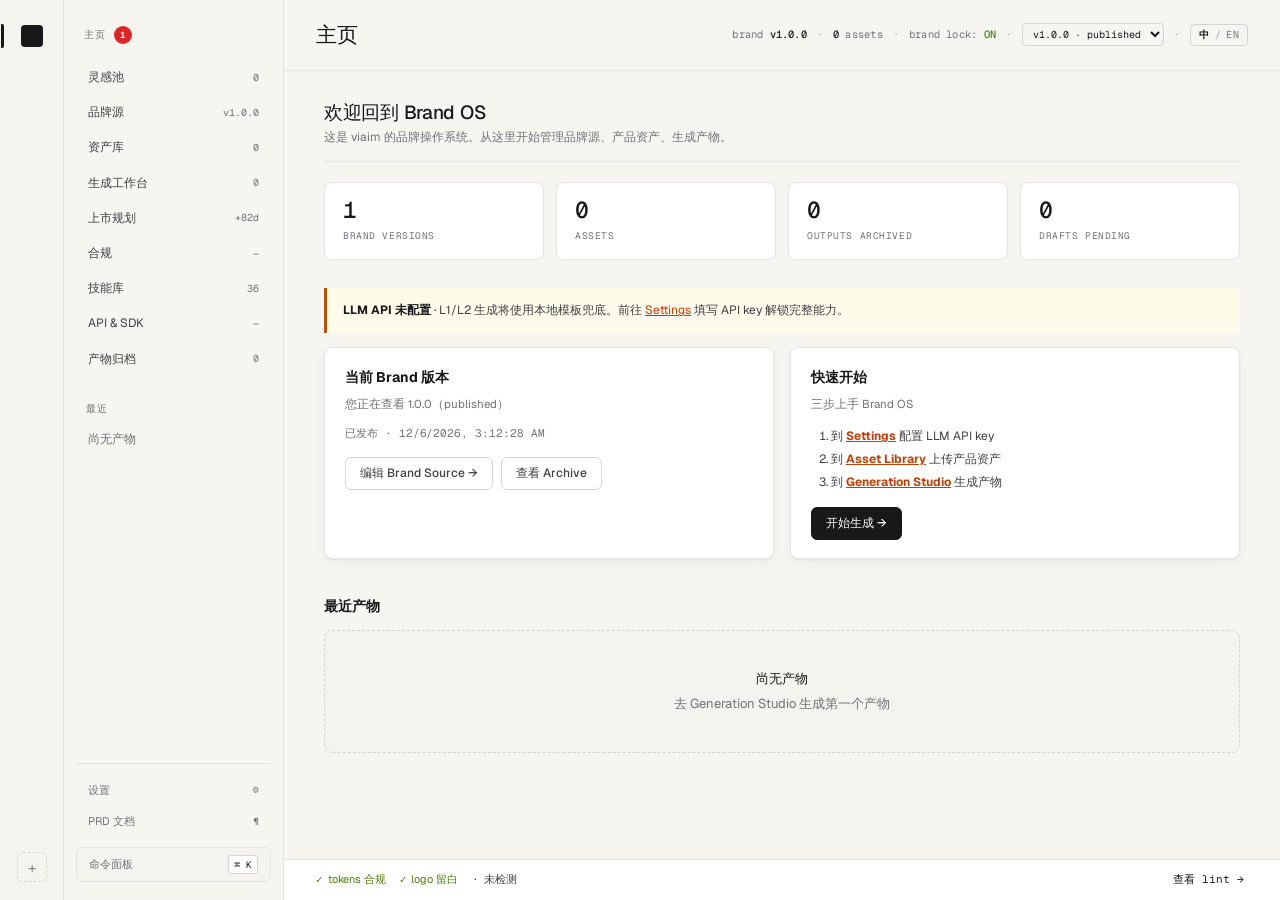
==== commit 9fe97858: "ui: remove decorative rail placeholder tiles + demo second brand v0.1 PRD §5.1.5 explicitly scopes t" ====
--- a/index.html
+++ b/index.html
@@ -14,12 +14,6 @@
     <div class="rail-tile active" title="viaim">
       <div class="rail-square"></div>
     </div>
-    <div class="rail-tile placeholder" title="新建 workspace"></div>
-    <div class="rail-tile" title="第二品牌">
-      <div class="rail-square sm"></div>
-    </div>
-    <div class="rail-tile placeholder"></div>
-    <div class="rail-tile placeholder"></div>
     <div class="rail-foot">
       <button class="rail-add" id="railAdd" title="新增 workspace">+</button>
     </div>
--- a/styles.css
+++ b/styles.css
@@ -800,8 +800,10 @@
   margin-left: 4px;
 }
 
-.studio-layout { display: grid; grid-template-columns: 1fr 1fr; gap: 20px; align-items: stretch; }
-@media (max-width: 1000px) { .studio-layout { grid-template-columns: 1fr; } }
+/* grid 列必须用 minmax(0, 1fr)，否则 1fr 会回退到 min-content（=iframe 自然宽度 1080px）撑爆容器 */
+.studio-layout { display: grid; grid-template-columns: minmax(0, 1fr) minmax(0, 1fr); gap: 20px; align-items: stretch; min-width: 0; }
+.studio-layout > * { min-width: 0; }
+@media (max-width: 1000px) { .studio-layout { grid-template-columns: minmax(0, 1fr); } }
 
 .studio-panel {
   background: var(--card);
@@ -891,6 +893,7 @@
   display: flex; align-items: center; justify-content: center;
   overflow: hidden; position: relative;
   min-height: 380px;
+  min-width: 0;       /* flex 子元素默认 min-width:auto，会被 iframe 自然宽度撑大 */
 }
 .studio-preview .preview-frame .ph {
   font-family: 'Geist Mono', monospace; font-size: 11px;
@@ -898,7 +901,20 @@
 }
 .studio-preview .preview-frame iframe {
   border: 0; background: white;
-  transform-origin: center center;
+}
+
+/* iframe 缩放 wrapper：把 layout box 收紧为缩放后的尺寸，避免横向溢出 */
+.iframe-scale-wrap {
+  position: relative;
+  overflow: hidden;
+  background: white;
+  box-shadow: var(--shadow-card);
+  border-radius: 4px;
+  flex-shrink: 0;
+}
+.iframe-scale-wrap iframe {
+  position: absolute; top: 0; left: 0;
+  display: block;
 }
 
 /* L4 mode tabs (image / video / audio) */
